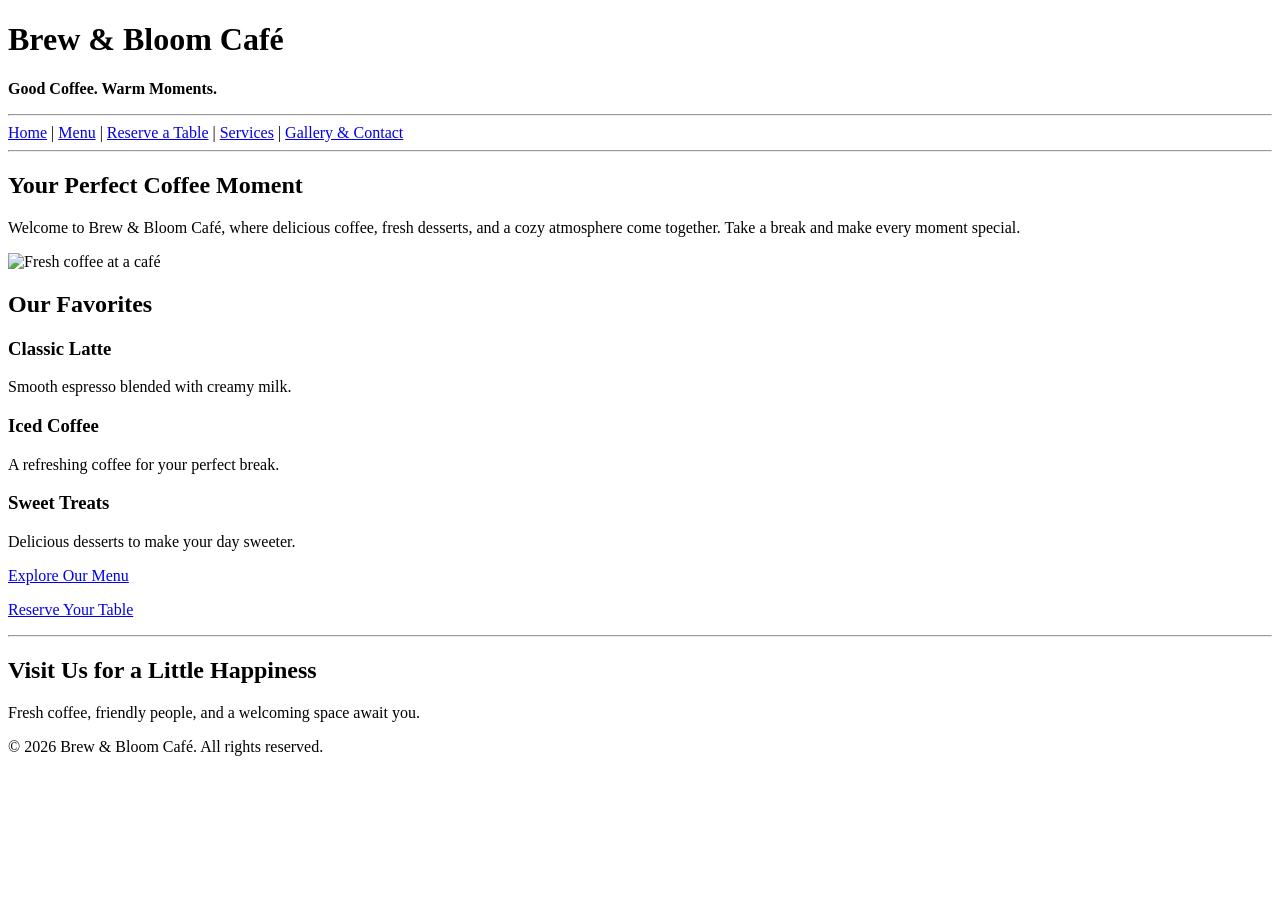
==== index.html @ b863eded "Assignment 1" ====
<!DOCTYPE html>
<html lang="en">
<head>
    <meta charset="UTF-8">
    <meta name="viewport" content="width=device-width, initial-scale=1.0">
    <title>Brew & Bloom | Home</title>
</head>
<body>

    <h1>Brew & Bloom Café</h1>
    <p><strong>Good Coffee. Warm Moments.</strong></p>

    <hr>

    <nav>
        <a href="index.html">Home</a> |
        <a href="menu.html">Menu</a> |
        <a href="register.html">Reserve a Table</a> |
        <a href="services.html">Services</a> |
        <a href="contact.html">Gallery & Contact</a>
    </nav>

    <hr>

    <h2>Your Perfect Coffee Moment</h2>
    <p>
        Welcome to Brew & Bloom Café, where delicious coffee,
        fresh desserts, and a cozy atmosphere come together.
        Take a break and make every moment special.
    </p>

    <img src="https://images.unsplash.com/photo-1442512595331-e89e73853f31?auto=format&fit=crop&w=1000&q=80"
         alt="Fresh coffee at a café" width="600">

    <h2>Our Favorites</h2>

    <h3>Classic Latte</h3>
    <p>Smooth espresso blended with creamy milk.</p>

    <h3>Iced Coffee</h3>
    <p>A refreshing coffee for your perfect break.</p>

    <h3>Sweet Treats</h3>
    <p>Delicious desserts to make your day sweeter.</p>

    <p><a href="menu.html">Explore Our Menu</a></p>
    <p><a href="register.html">Reserve Your Table</a></p>

    <hr>

    <h2>Visit Us for a Little Happiness</h2>
    <p>Fresh coffee, friendly people, and a welcoming space await you.</p>

    <p>&copy; 2026 Brew & Bloom Café. All rights reserved.</p>

</body>
</html>
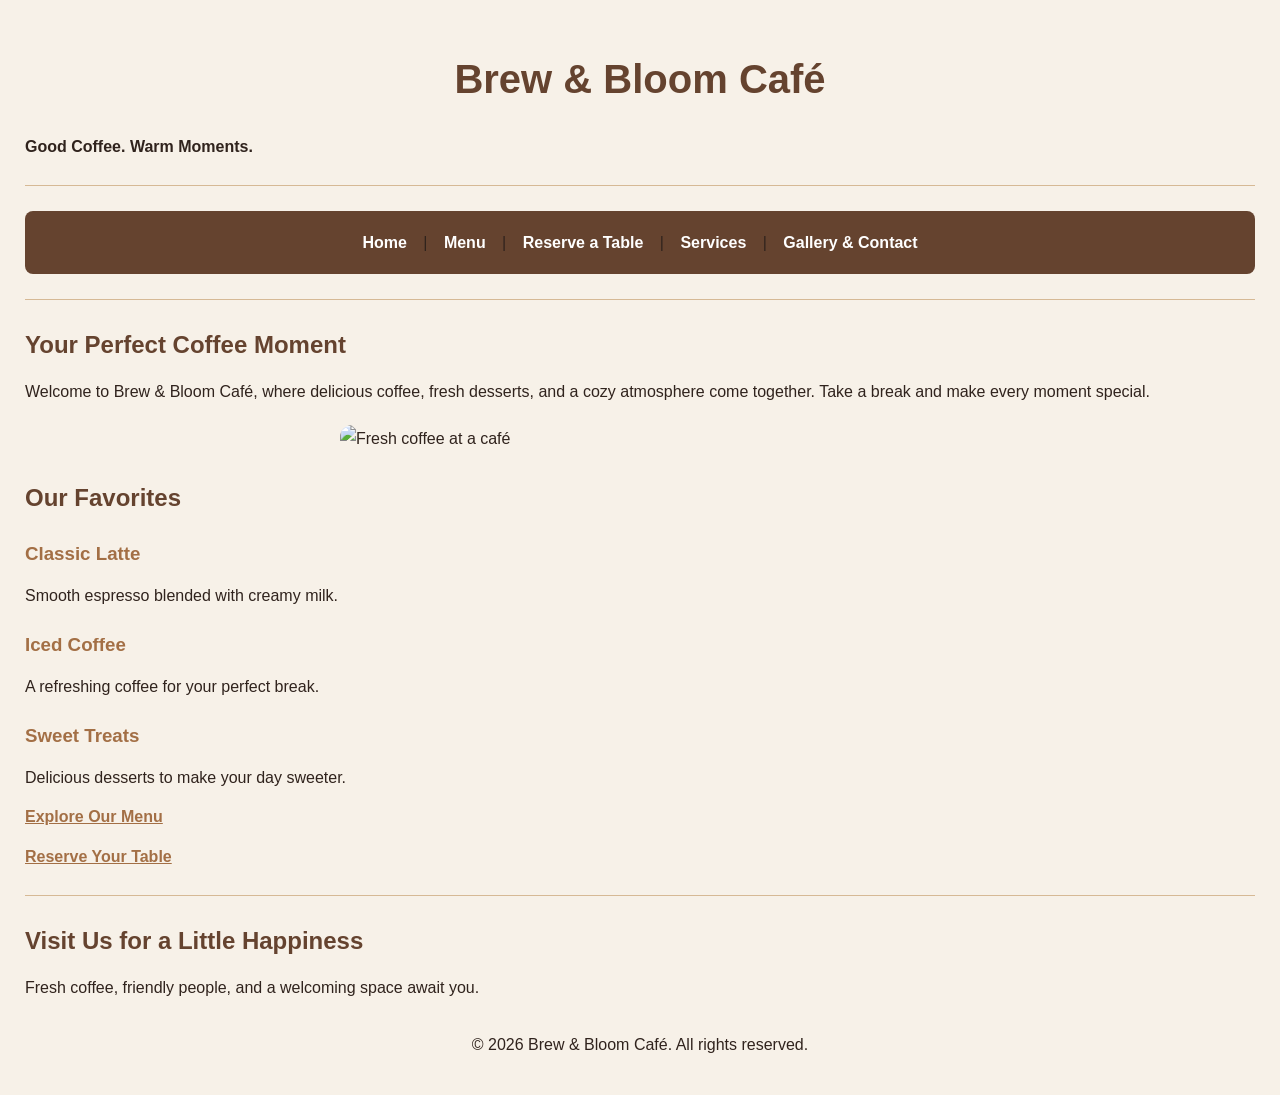
==== commit a92d26d1: "Link CSS file in index.html Added a link to the stylesheet for better styling." ====
--- a/index.html
+++ b/index.html
@@ -4,6 +4,7 @@
     <meta charset="UTF-8">
     <meta name="viewport" content="width=device-width, initial-scale=1.0">
     <title>Brew & Bloom | Home</title>
+    <link rel="stylesheet" href="index.css">
 </head>
 <body>
 
--- a/index.css
+++ b/index.css
@@ -0,0 +1,97 @@
+
+* {
+    margin: 0;
+    padding: 0;
+    box-sizing: border-box;
+}
+
+body {
+    font-family: Arial, sans-serif;
+    background-color: #F7F1E8;
+    color: #30231D;
+    padding: 25px;
+    line-height: 1.7;
+}
+
+h1 {
+    text-align: center;
+    color: #65432F;
+    font-size: 40px;
+    margin: 20px;
+}
+
+h2 {
+    color: #65432F;
+    margin: 25px 0 10px;
+}
+
+h3 {
+    color: #A36F45;
+    margin-top: 20px;
+}
+
+p {
+    margin: 12px 0;
+}
+
+nav {
+    background-color: #65432F;
+    padding: 18px;
+    text-align: center;
+    border-radius: 8px;
+    margin: 20px 0;
+}
+
+nav a {
+    color: white;
+    text-decoration: none;
+    margin: 0 12px;
+    font-weight: bold;
+}
+
+nav a:hover {
+    color: #E8C49A;
+}
+
+hr {
+    border: none;
+    border-top: 1px solid #D6B995;
+    margin: 25px 0;
+}
+
+img {
+    width: 600px;
+    max-width: 100%;
+    display: block;
+    margin: 20px auto;
+    border-radius: 12px;
+}
+
+a {
+    color: #A36F45;
+    font-weight: bold;
+}
+
+a:hover {
+    color: #65432F;
+}
+
+body > p:last-child {
+    text-align: center;
+    margin-top: 30px;
+}
+
+@media (max-width: 600px) {
+    body {
+        padding: 10px;
+    }
+
+    h1 {
+        font-size: 30px;
+    }
+
+    nav a {
+        display: inline-block;
+        margin: 6px;
+    }
+}
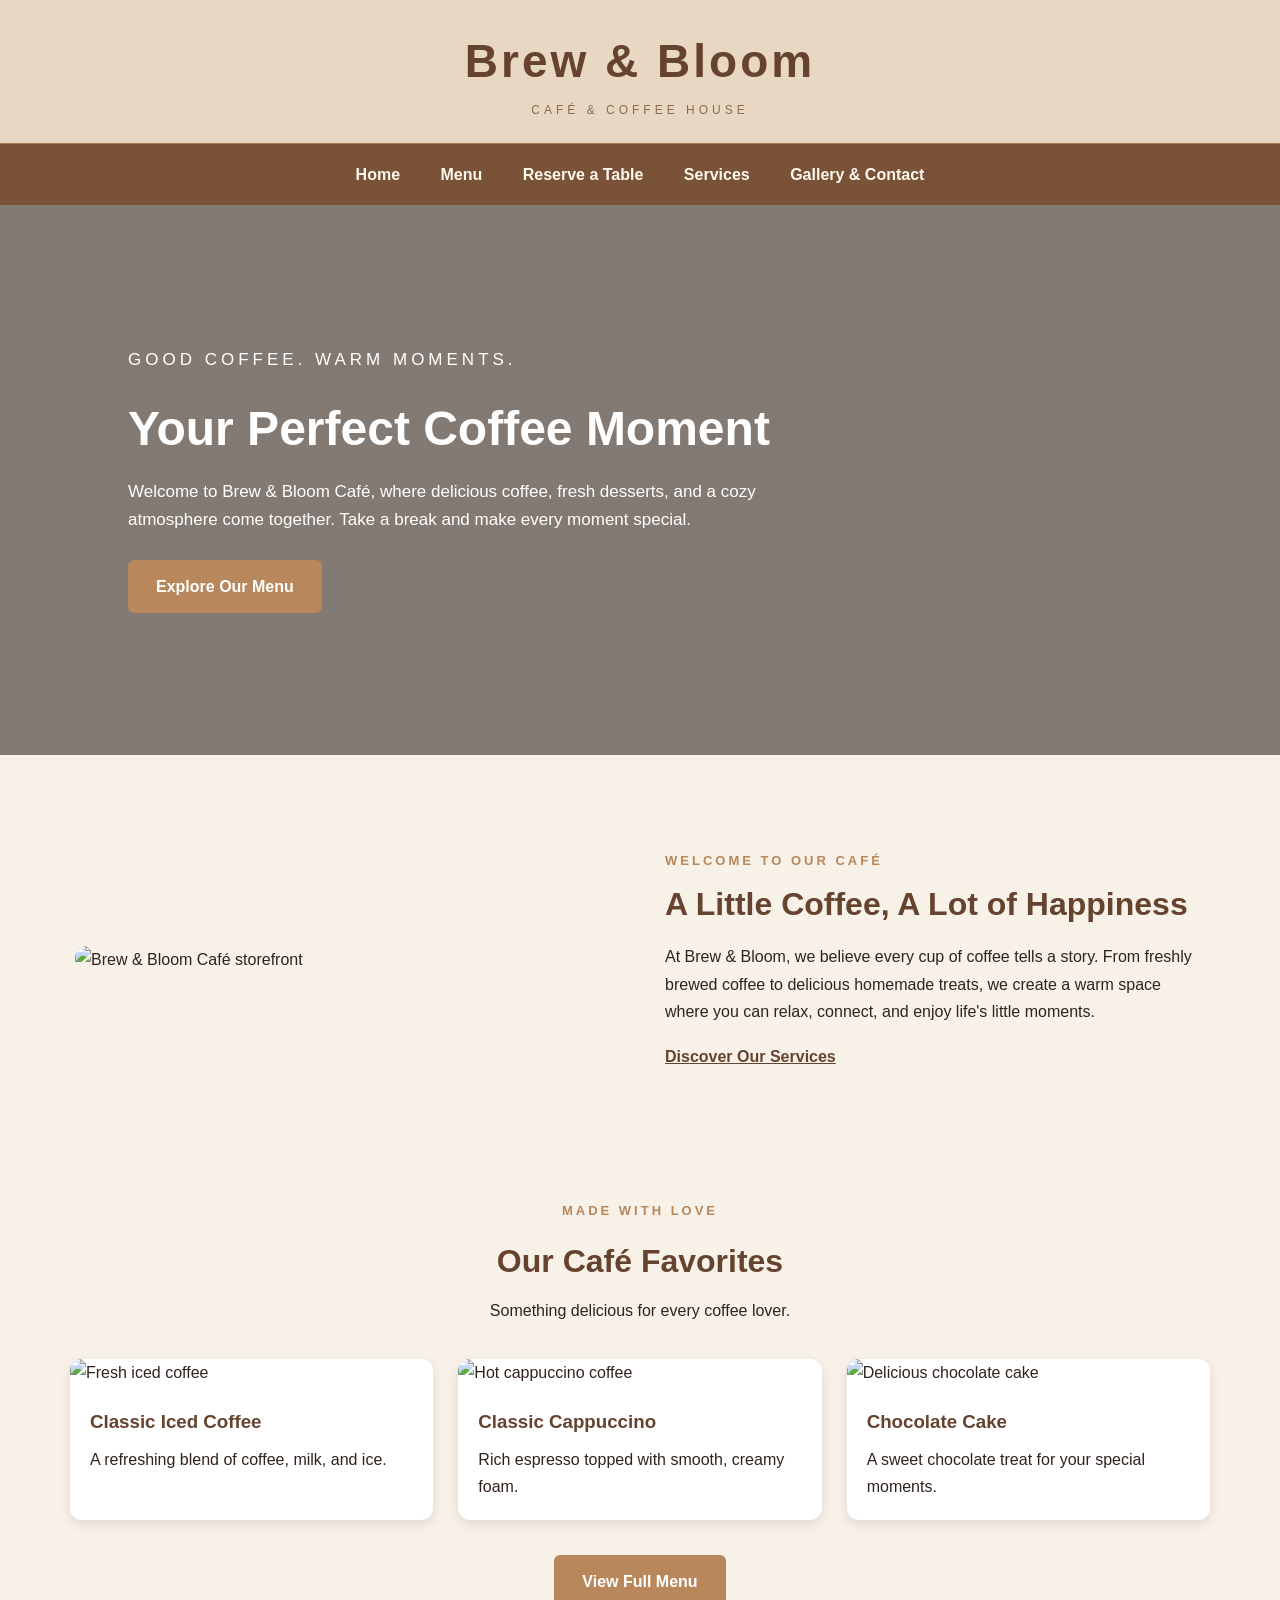
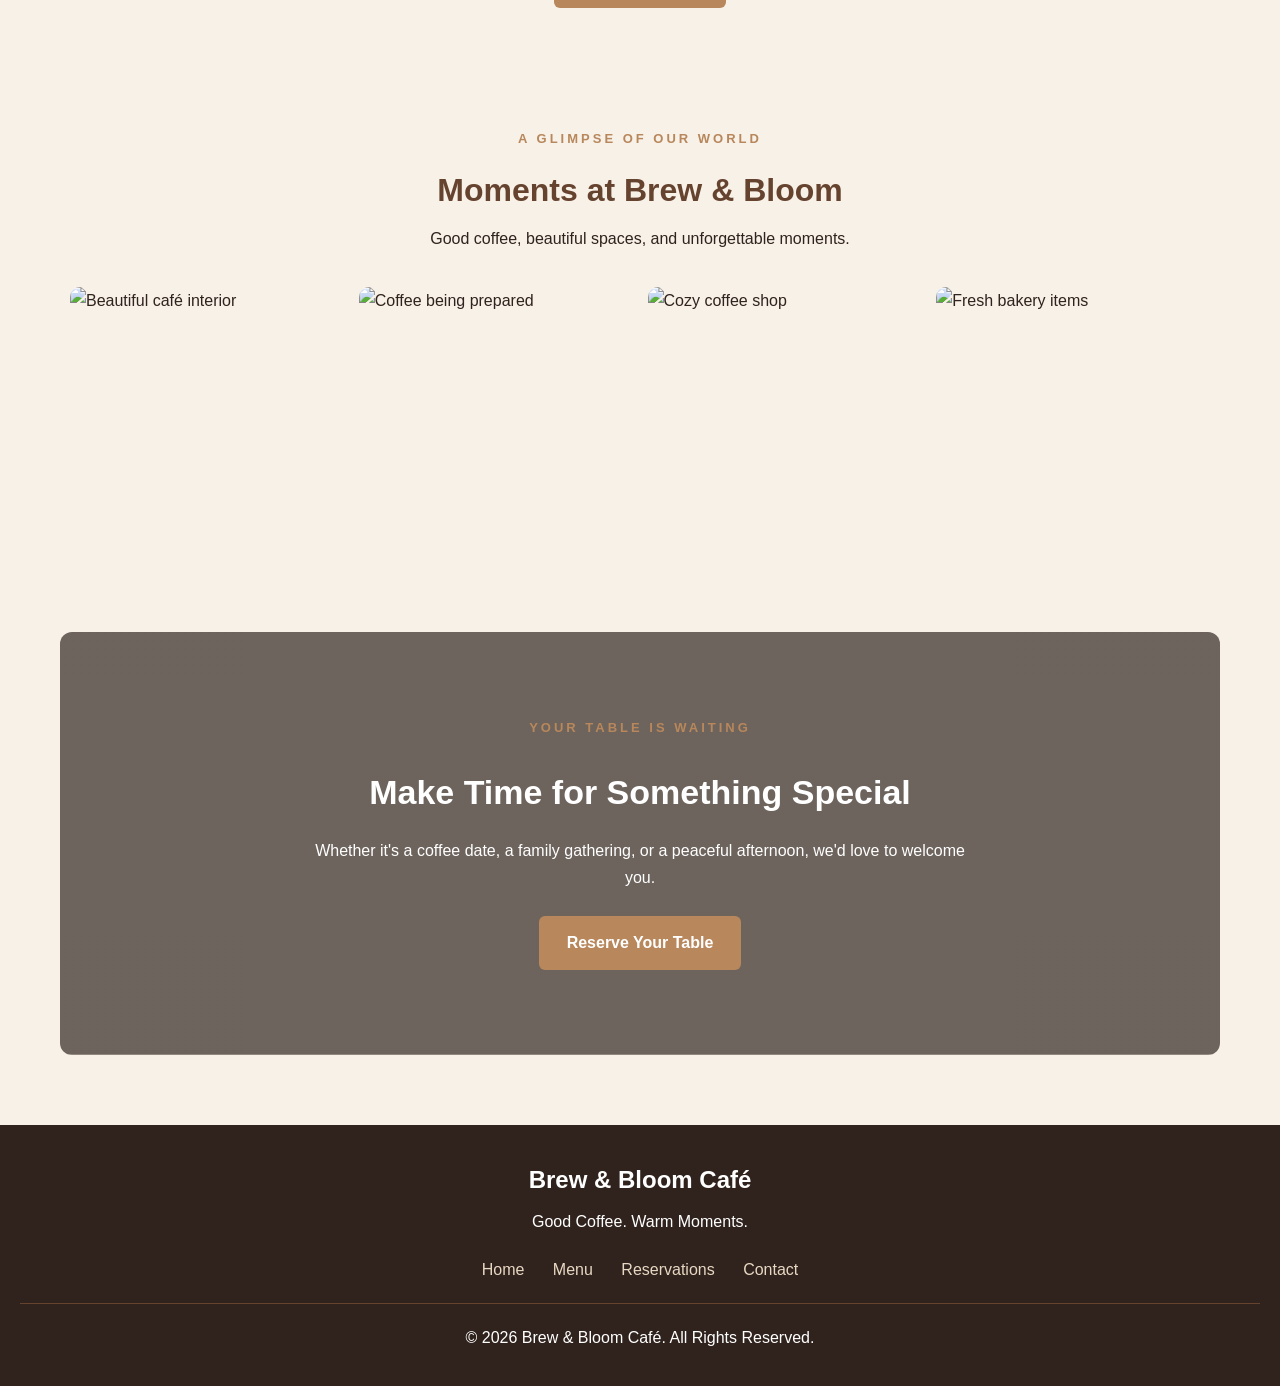
==== commit d8612a6a: "Refactor index.html for improved layout and content Updated the HTML structure to include a header, " ====
--- a/index.html
+++ b/index.html
@@ -1,58 +1,181 @@
+
 <!DOCTYPE html>
 <html lang="en">
+
 <head>
     <meta charset="UTF-8">
     <meta name="viewport" content="width=device-width, initial-scale=1.0">
     <title>Brew & Bloom | Home</title>
     <link rel="stylesheet" href="index.css">
 </head>
+
 <body>
 
-    <h1>Brew & Bloom Café</h1>
-    <p><strong>Good Coffee. Warm Moments.</strong></p>
-
-    <hr>
+    <header>
+        <div class="logo">
+            <h1>Brew & Bloom</h1>
+            <p>CAFÉ & COFFEE HOUSE</p>
+        </div>
+    </header>
 
     <nav>
-        <a href="index.html">Home</a> |
-        <a href="menu.html">Menu</a> |
-        <a href="register.html">Reserve a Table</a> |
-        <a href="services.html">Services</a> |
+        <a href="index.html">Home</a>
+        <a href="menu.html">Menu</a>
+        <a href="register.html">Reserve a Table</a>
+        <a href="services.html">Services</a>
         <a href="contact.html">Gallery & Contact</a>
     </nav>
 
-    <hr>
+    <section class="hero">
+        <div class="hero-content">
+            <p class="tagline">GOOD COFFEE. WARM MOMENTS.</p>
 
-    <h2>Your Perfect Coffee Moment</h2>
-    <p>
-        Welcome to Brew & Bloom Café, where delicious coffee,
-        fresh desserts, and a cozy atmosphere come together.
-        Take a break and make every moment special.
-    </p>
+            <h2>Your Perfect Coffee Moment</h2>
 
-    <img src="https://images.unsplash.com/photo-1442512595331-e89e73853f31?auto=format&fit=crop&w=1000&q=80"
-         alt="Fresh coffee at a café" width="600">
+            <p>
+                Welcome to Brew & Bloom Café, where delicious coffee,
+                fresh desserts, and a cozy atmosphere come together.
+                Take a break and make every moment special.
+            </p>
 
-    <h2>Our Favorites</h2>
+            <a href="menu.html" class="hero-btn">Explore Our Menu</a>
+        </div>
+    </section>
 
-    <h3>Classic Latte</h3>
-    <p>Smooth espresso blended with creamy milk.</p>
+    <main>
 
-    <h3>Iced Coffee</h3>
-    <p>A refreshing coffee for your perfect break.</p>
+        <section class="about">
 
-    <h3>Sweet Treats</h3>
-    <p>Delicious desserts to make your day sweeter.</p>
+<div class="about-image">
+    <img src="media/cafe-front.png" alt="Brew & Bloom Café storefront">
+</div>
+            <div class="about-content">
+                <p class="small-heading">WELCOME TO OUR CAFÉ</p>
 
-    <p><a href="menu.html">Explore Our Menu</a></p>
-    <p><a href="register.html">Reserve Your Table</a></p>
+                <h2>A Little Coffee, A Lot of Happiness</h2>
 
-    <hr>
+                <p>
+                    At Brew & Bloom, we believe every cup of coffee
+                    tells a story. From freshly brewed coffee to
+                    delicious homemade treats, we create a warm
+                    space where you can relax, connect, and enjoy
+                    life's little moments.
+                </p>
 
-    <h2>Visit Us for a Little Happiness</h2>
-    <p>Fresh coffee, friendly people, and a welcoming space await you.</p>
+                <a href="services.html" class="text-link">Discover Our Services</a>
+            </div>
+        </section>
 
-    <p>&copy; 2026 Brew & Bloom Café. All rights reserved.</p>
+        <section class="favorites">
+
+            <div class="section-heading">
+                <p class="small-heading">MADE WITH LOVE</p>
+                <h2>Our Café Favorites</h2>
+                <p>Something delicious for every coffee lover.</p>
+            </div>
+
+            <div class="favorite-container">
+
+                <div class="favorite-card">
+                    <img src="https://images.unsplash.com/photo-1461023058943-07fcbe16d735?auto=format&fit=crop&w=700&q=85"
+                         alt="Fresh iced coffee">
+
+                    <div class="card-content">
+                        <h3>Classic Iced Coffee</h3>
+                        <p>A refreshing blend of coffee, milk, and ice.</p>
+                    </div>
+                </div>
+
+                <div class="favorite-card">
+                    <img src="https://images.unsplash.com/photo-1509042239860-f550ce710b93?auto=format&fit=crop&w=700&q=85"
+                         alt="Hot cappuccino coffee">
+
+                    <div class="card-content">
+                        <h3>Classic Cappuccino</h3>
+                        <p>Rich espresso topped with smooth, creamy foam.</p>
+                    </div>
+                </div>
+
+                <div class="favorite-card">
+                    <img src="https://images.unsplash.com/photo-1578985545062-69928b1d9587?auto=format&fit=crop&w=700&q=85"
+                         alt="Delicious chocolate cake">
+
+                    <div class="card-content">
+                        <h3>Chocolate Cake</h3>
+                        <p>A sweet chocolate treat for your special moments.</p>
+                    </div>
+                </div>
+
+            </div>
+
+            <a href="menu.html" class="main-btn">View Full Menu</a>
+
+        </section>
+
+        <section class="gallery">
+
+            <div class="section-heading">
+                <p class="small-heading">A GLIMPSE OF OUR WORLD</p>
+                <h2>Moments at Brew & Bloom</h2>
+                <p>Good coffee, beautiful spaces, and unforgettable moments.</p>
+            </div>
+
+            <div class="gallery-container">
+
+                <img src="https://images.unsplash.com/photo-1445116572660-236099ec97a0?auto=format&fit=crop&w=700&q=85"
+                     alt="Beautiful café interior">
+
+                <img src="https://images.unsplash.com/photo-1495474472287-4d71bcdd2085?auto=format&fit=crop&w=700&q=85"
+                     alt="Coffee being prepared">
+
+                <img src="https://images.unsplash.com/photo-1554118811-1e0d58224f24?auto=format&fit=crop&w=700&q=85"
+                     alt="Cozy coffee shop">
+
+                <img src="https://images.unsplash.com/photo-1509440159596-0249088772ff?auto=format&fit=crop&w=700&q=85"
+                     alt="Fresh bakery items">
+
+            </div>
+
+        </section>
+
+        <section class="reservation">
+
+            <div class="reservation-content">
+                <p class="small-heading">YOUR TABLE IS WAITING</p>
+
+                <h2>Make Time for Something Special</h2>
+
+                <p>
+                    Whether it's a coffee date, a family gathering,
+                    or a peaceful afternoon, we'd love to welcome you.
+                </p>
+
+                <a href="register.html" class="hero-btn">Reserve Your Table</a>
+            </div>
+
+        </section>
+
+    </main>
+
+    <footer>
+
+        <h2>Brew & Bloom Café</h2>
+
+        <p>Good Coffee. Warm Moments.</p>
+
+        <div class="footer-links">
+            <a href="index.html">Home</a>
+            <a href="menu.html">Menu</a>
+            <a href="register.html">Reservations</a>
+            <a href="contact.html">Contact</a>
+        </div>
+
+        <hr>
+
+        <p>&copy; 2026 Brew & Bloom Café. All Rights Reserved.</p>
+
+    </footer>
+
 
 </body>
 </html>
--- a/index.css
+++ b/index.css
@@ -9,89 +9,326 @@
     font-family: Arial, sans-serif;
     background-color: #F7F1E8;
     color: #30231D;
-    padding: 25px;
     line-height: 1.7;
 }
 
-h1 {
-    text-align: center;
-    color: #65432F;
-    font-size: 40px;
-    margin: 20px;
-}
-
-h2 {
-    color: #65432F;
-    margin: 25px 0 10px;
-}
-
-h3 {
-    color: #A36F45;
-    margin-top: 20px;
-}
-
-p {
-    margin: 12px 0;
+header {
+    background-color: #E8D8C3;
+    color: #65432F;
+    text-align: center;
+    padding: 22px;
+}
+
+.logo h1 {
+    font-size: 46px;
+    letter-spacing: 3px;
+    color: #65432F;
+}
+
+.logo p {
+    font-size: 12px;
+    letter-spacing: 4px;
+    color: #8B6B50;
 }
 
 nav {
+    background-color: #795238;
+    text-align: center;
+    padding: 17px;
+    border-top: 1px solid #A77B59;
+}
+
+nav a {
+    color: #FFF8EF;
+    text-decoration: none;
+    margin: 0 18px;
+    font-weight: bold;
+    transition: 0.3s;
+}
+
+nav a:hover {
+    color: #E8D8C3;
+}
+
+.hero {
+    min-height: 550px;
+    background: linear-gradient(rgba(35, 24, 18, 0.55), rgba(35, 24, 18, 0.55)),
+    url("https://images.unsplash.com/photo-1442512595331-e89e73853f31?auto=format&fit=crop&w=1800&q=90");
+    background-size: cover;
+    background-position: center;
+    display: flex;
+    align-items: center;
+    padding: 60px 10%;
+}
+
+.hero-content {
+    max-width: 650px;
+    color: white;
+}
+
+.tagline {
+    font-size: 13px;
+    letter-spacing: 4px;
+    margin-bottom: 15px;
+}
+
+.hero-content h2 {
+    font-size: 48px;
+    line-height: 1.2;
+    margin-bottom: 20px;
+}
+
+.hero-content p {
+    font-size: 17px;
+    margin-bottom: 25px;
+}
+
+.hero-btn, .main-btn {
+    display: inline-block;
+    background-color: #B8875B;
+    color: white;
+    padding: 13px 28px;
+    border-radius: 6px;
+    text-decoration: none;
+    font-weight: bold;
+    transition: 0.3s;
+}
+
+.hero-btn:hover, .main-btn:hover {
     background-color: #65432F;
-    padding: 18px;
-    text-align: center;
-    border-radius: 8px;
+}
+
+main {
+    max-width: 1200px;
+    margin: auto;
+    padding: 20px;
+}
+
+.about {
+    display: flex;
+    align-items: center;
+    gap: 50px;
+    padding: 75px 15px;
+}
+
+.about-image, .about-content {
+    width: 50%;
+}
+
+.about-image img {
+    width: 100%;
+    height: 370px;
+    object-fit: cover;
+    border-radius: 12px;
+}
+
+.small-heading {
+    color: #B8875B;
+    font-size: 13px;
+    font-weight: bold;
+    letter-spacing: 3px;
+    margin-bottom: 12px;
+}
+
+.about-content h2 {
+    color: #65432F;
+    font-size: 32px;
+    line-height: 1.3;
+    margin-bottom: 18px;
+}
+
+.text-link {
+    display: inline-block;
+    color: #65432F;
+    font-weight: bold;
+    margin-top: 18px;
+}
+
+.section-heading {
+    text-align: center;
+    margin-bottom: 35px;
+}
+
+.section-heading h2 {
+    color: #65432F;
+    font-size: 32px;
+    margin-bottom: 8px;
+}
+
+.favorites {
+    text-align: center;
+    padding: 55px 10px;
+}
+
+.favorite-container {
+    display: grid;
+    grid-template-columns: repeat(3, 1fr);
+    gap: 25px;
+    margin-bottom: 35px;
+}
+
+.favorite-card {
+    background-color: white;
+    border-radius: 12px;
+    overflow: hidden;
+    box-shadow: 0 4px 12px rgba(0, 0, 0, 0.10);
+    transition: transform 0.3s;
+    text-align: left;
+}
+
+.favorite-card:hover {
+    transform: translateY(-7px);
+}
+
+.favorite-card img {
+    width: 100%;
+    height: 240px;
+    object-fit: cover;
+}
+
+.card-content {
+    padding: 20px;
+}
+
+.card-content h3 {
+    color: #65432F;
+    margin-bottom: 8px;
+}
+
+.gallery {
+    padding: 65px 10px;
+}
+
+.gallery-container {
+    display: grid;
+    grid-template-columns: repeat(4, 1fr);
+    gap: 15px;
+}
+
+.gallery-container img {
+    width: 100%;
+    height: 230px;
+    object-fit: cover;
+    border-radius: 10px;
+    transition: transform 0.3s;
+}
+
+.gallery-container img:hover {
+    transform: scale(1.04);
+}
+
+.reservation {
+    background: linear-gradient(rgba(35, 24, 18, 0.65), rgba(35, 24, 18, 0.65)),
+    url("https://images.unsplash.com/photo-1554118811-1e0d58224f24?auto=format&fit=crop&w=1500&q=85");
+    background-size: cover;
+    background-position: center;
+    text-align: center;
+    padding: 85px 20px;
+    border-radius: 12px;
+    margin: 50px 0;
+}
+
+.reservation-content {
+    max-width: 650px;
+    margin: auto;
+    color: white;
+}
+
+.reservation h2 {
+    font-size: 34px;
+    margin-bottom: 15px;
+}
+
+.reservation p {
+    margin-bottom: 25px;
+}
+
+footer {
+    background-color: #30231D;
+    color: white;
+    text-align: center;
+    padding: 35px 20px;
+}
+
+footer h2 {
+    margin-bottom: 8px;
+}
+
+.footer-links {
     margin: 20px 0;
 }
 
-nav a {
-    color: white;
+.footer-links a {
+    color: #E8D8C3;
     text-decoration: none;
     margin: 0 12px;
-    font-weight: bold;
-}
-
-nav a:hover {
-    color: #E8C49A;
-}
-
-hr {
-    border: none;
-    border-top: 1px solid #D6B995;
-    margin: 25px 0;
-}
-
-img {
-    width: 600px;
-    max-width: 100%;
-    display: block;
-    margin: 20px auto;
-    border-radius: 12px;
-}
-
-a {
-    color: #A36F45;
-    font-weight: bold;
-}
-
-a:hover {
-    color: #65432F;
-}
-
-body > p:last-child {
-    text-align: center;
-    margin-top: 30px;
-}
-
-@media (max-width: 600px) {
-    body {
-        padding: 10px;
-    }
-
-    h1 {
-        font-size: 30px;
-    }
-
+}
+
+.footer-links a:hover {
+    color: white;
+}
+
+footer hr {
+    border: 0;
+    border-top: 1px solid #65432F;
+    margin: 20px 0;
+}
+
+@media (max-width: 800px) {
+    .hero-content h2 {
+        font-size: 36px;
+    }
+
+    .about {
+        flex-direction: column;
+    }
+
+    .about-image, .about-content {
+        width: 100%;
+    }
+
+    .favorite-container {
+        grid-template-columns: repeat(2, 1fr);
+    }
+
+    .gallery-container {
+        grid-template-columns: repeat(2, 1fr);
+    }
+}
+
+@media (max-width: 550px) {
     nav a {
         display: inline-block;
         margin: 6px;
     }
-}
+
+    .hero {
+        min-height: 450px;
+        padding: 40px 7%;
+    }
+
+    .hero-content h2 {
+        font-size: 32px;
+    }
+
+    .favorite-container {
+        grid-template-columns: 1fr;
+    }
+
+    .gallery-container {
+        grid-template-columns: repeat(2, 1fr);
+    }
+
+    .gallery-container img {
+        height: 160px;
+    }
+
+    .reservation h2 {
+        font-size: 27px;
+    }
+
+    .footer-links a {
+        display: inline-block;
+        margin: 7px;
+    }
+}
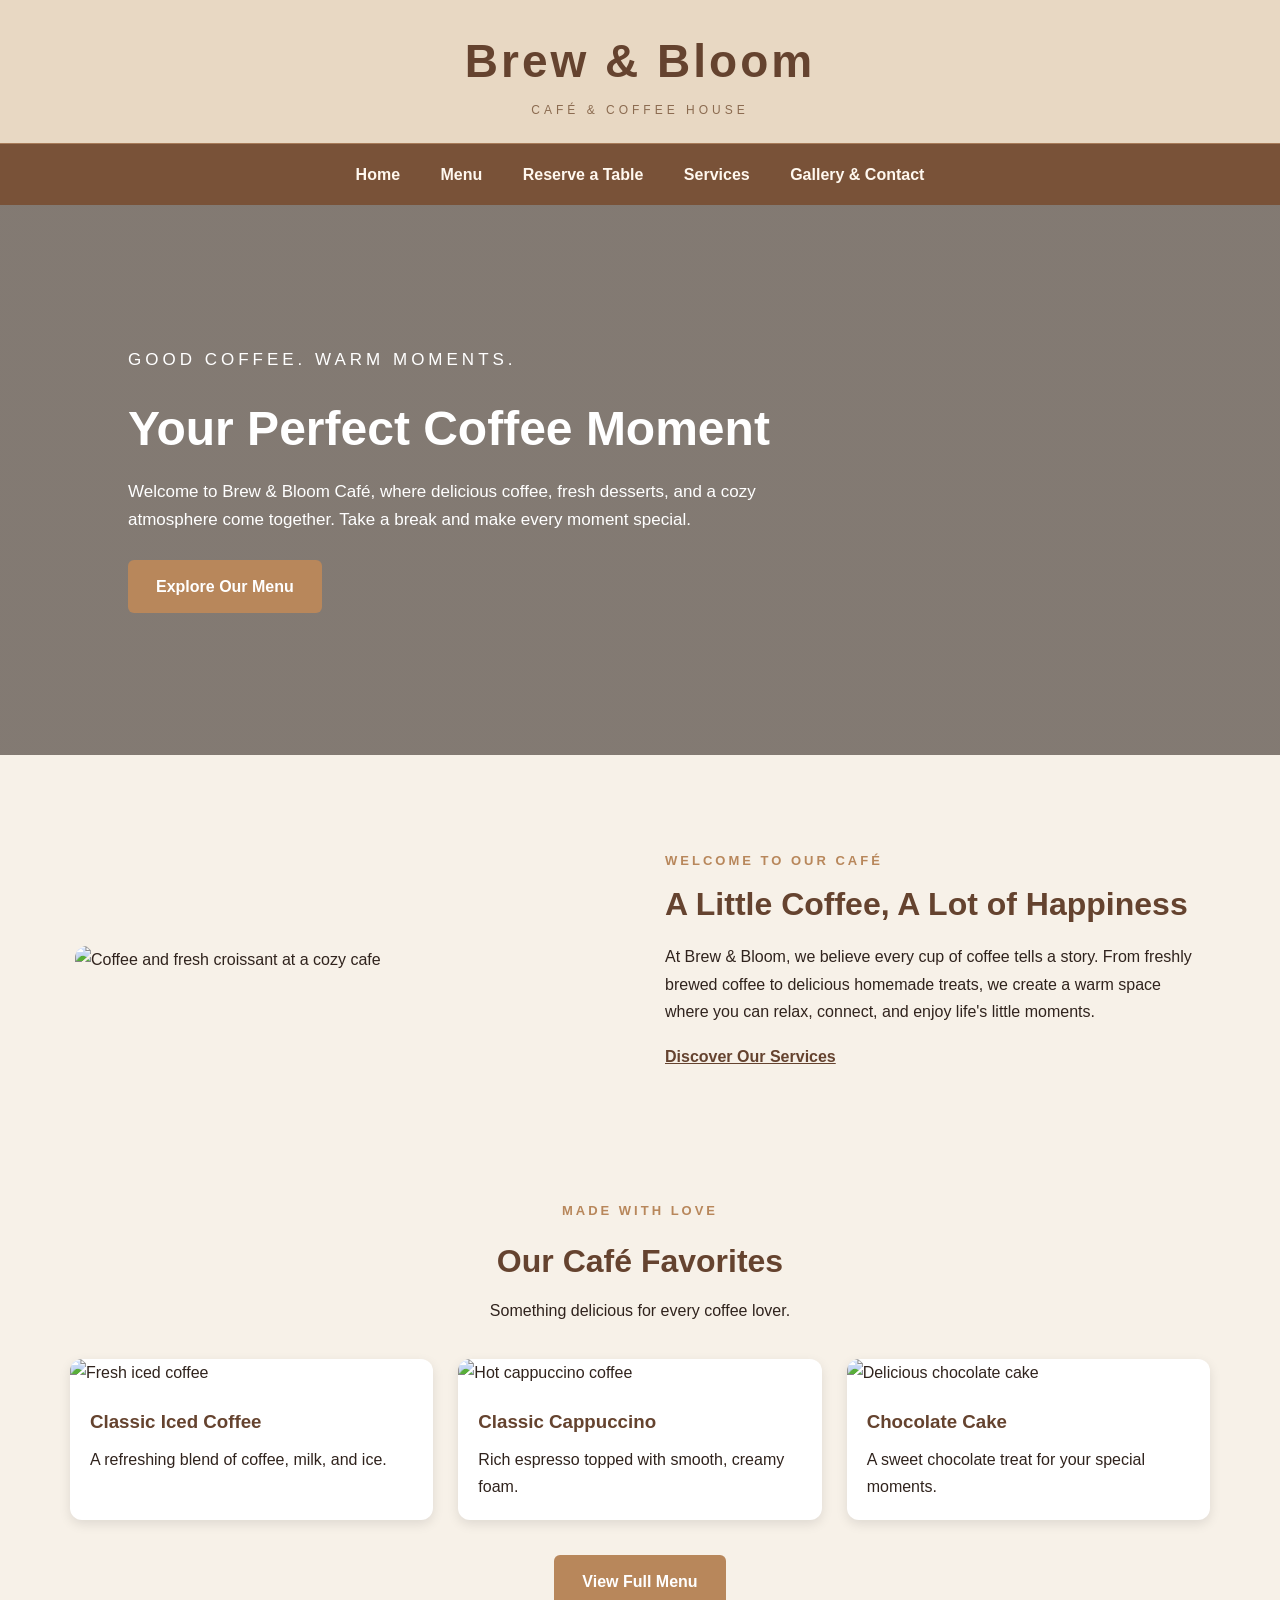
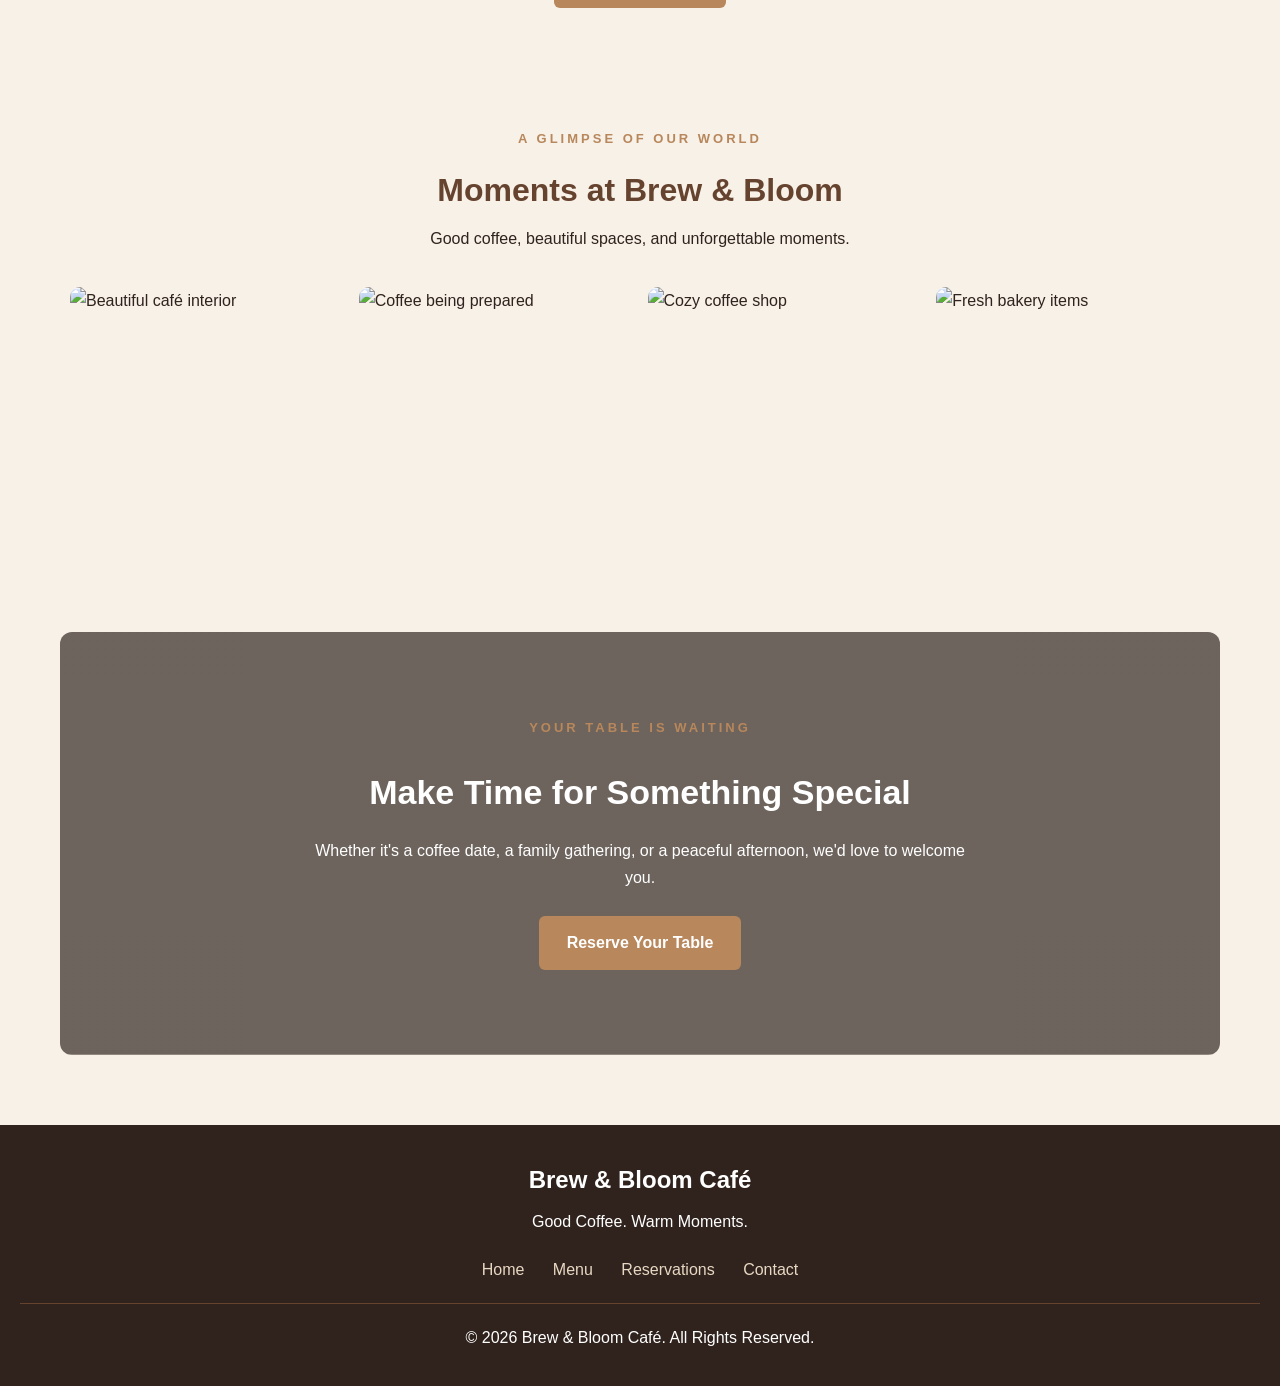
==== commit 9e53119e: "Revise index.html for content and image updates Updated the content and images in the index.html fil" ====
--- a/index.html
+++ b/index.html
@@ -47,7 +47,8 @@
         <section class="about">
 
 <div class="about-image">
-    <img src="media/cafe-front.png" alt="Brew & Bloom Café storefront">
+    <img src="https://www.cookzania.com/assets/img/about/accent_detail.png"
+         alt="Coffee and fresh croissant at a cozy cafe">
 </div>
             <div class="about-content">
                 <p class="small-heading">WELCOME TO OUR CAFÉ</p>
